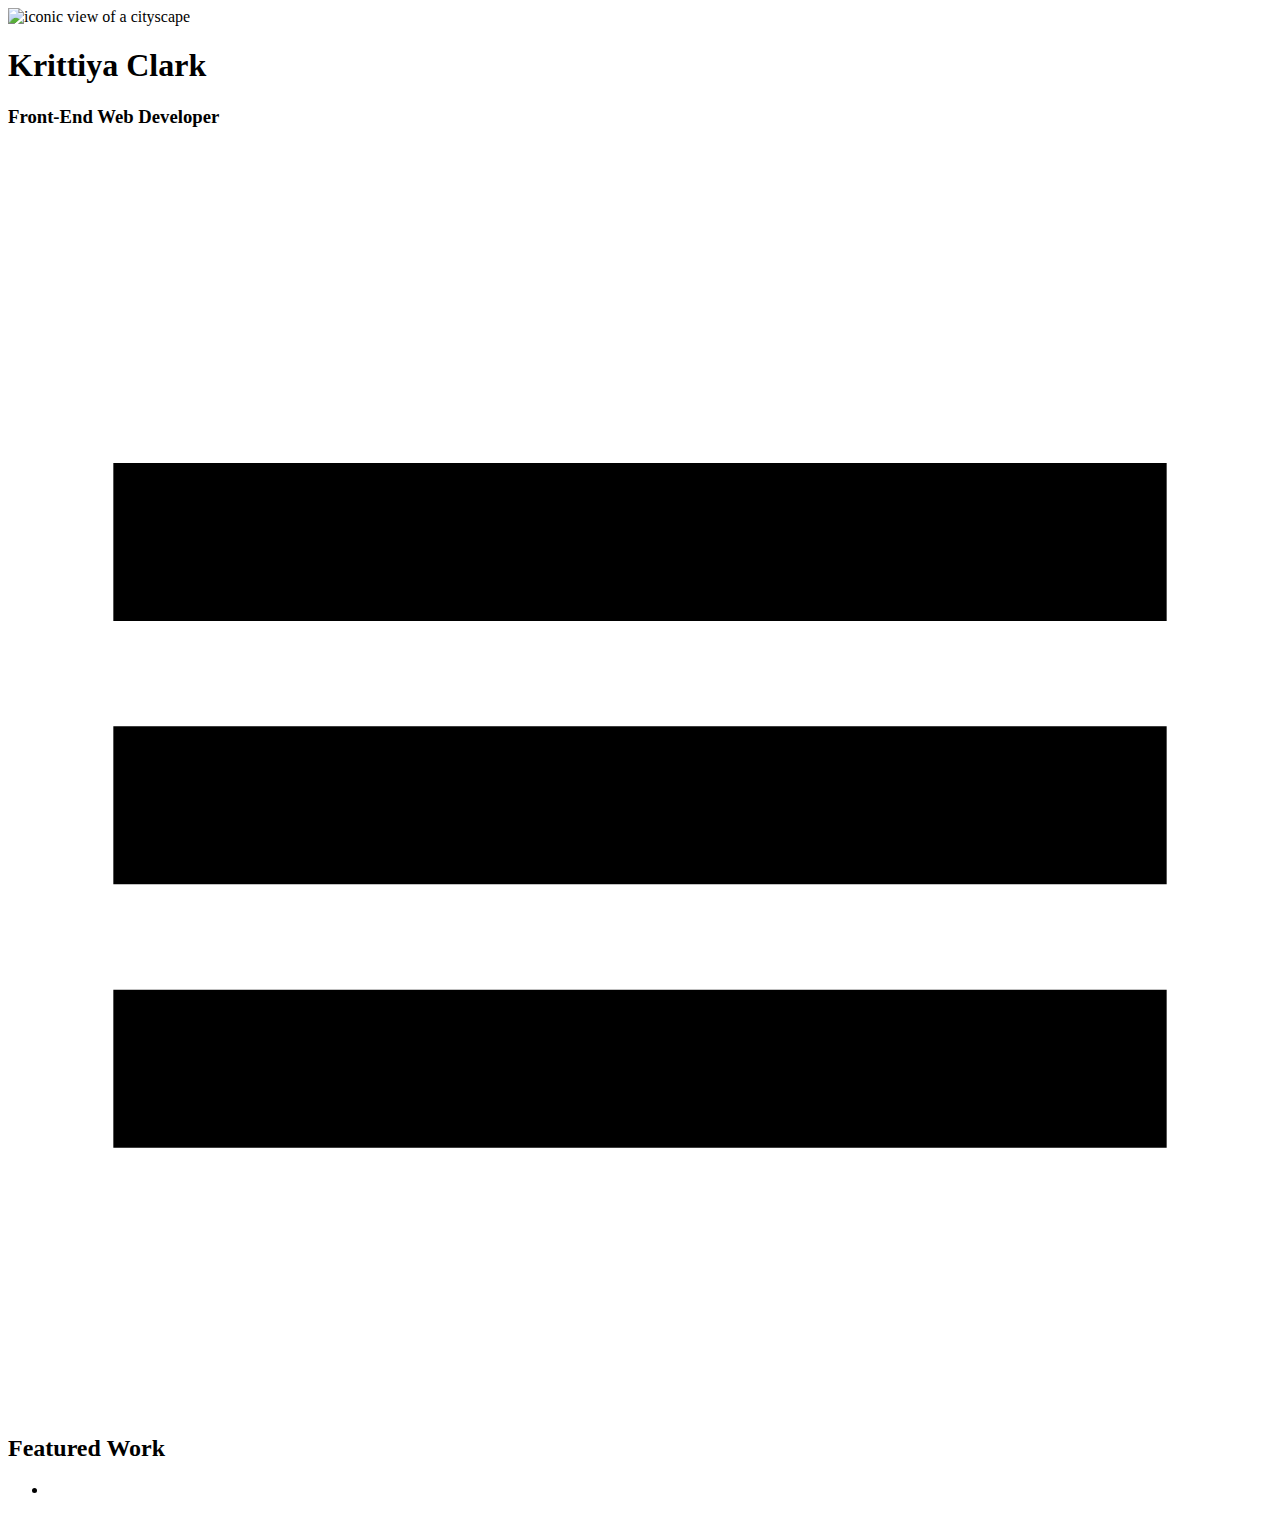
==== Build_a_Portfolio_Site/index.html @ 12472d78 "HTML Structured" ====
<!doctype html>
<html lang="en">
  <head>
    <meta charset="utf-8">
    <meta name="viewport" content="width=device-width, initial-scale=1, shrink-to-fit=no">
    <meta http-equiv="X-UA-Compatible" content="IE=edge">
    <title>Portfolio Site</title>   
    
    <!-- Styles -->
    <link rel="stylesheet" type="text/css" href="main.css">
  </head>
  <body>

  <!-- Header section -->
  <header class="header">
    <div class="header__inner">
      <img class="header__logo" src="images/city.png" alt="iconic view of a cityscape">
      <h1 class="header__title">
        Krittiya Clark
      </h1>
      <h3>Front-End Web Developer</h3>
      <a id="menu" class="header__menu">
        <svg xmlns="http://www.w3.org/2000/svg" viewBox="0 0 24 24">
          <path d="M2 6h20v3H2zm0 5h20v3H2zm0 5h20v3H2z"/>
        </svg>
      </a>
    </div><!-- header__inner -->
  </header>

  <main>
    <section id="main-container">     
      <section class="hero">
        
      </section><!-- hero -->

      <section class="featured-work">
        <h2>
          Featured Work
        </h2>
        <ul>
          <li>
            <img src="" alt="">
            <h1>
              
            </h1>
            <p></p>
          </li>
        </ul>
      </section><!-- feature-work -->
    </section><!-- main-container -->
  </main>
  </body>
</html>
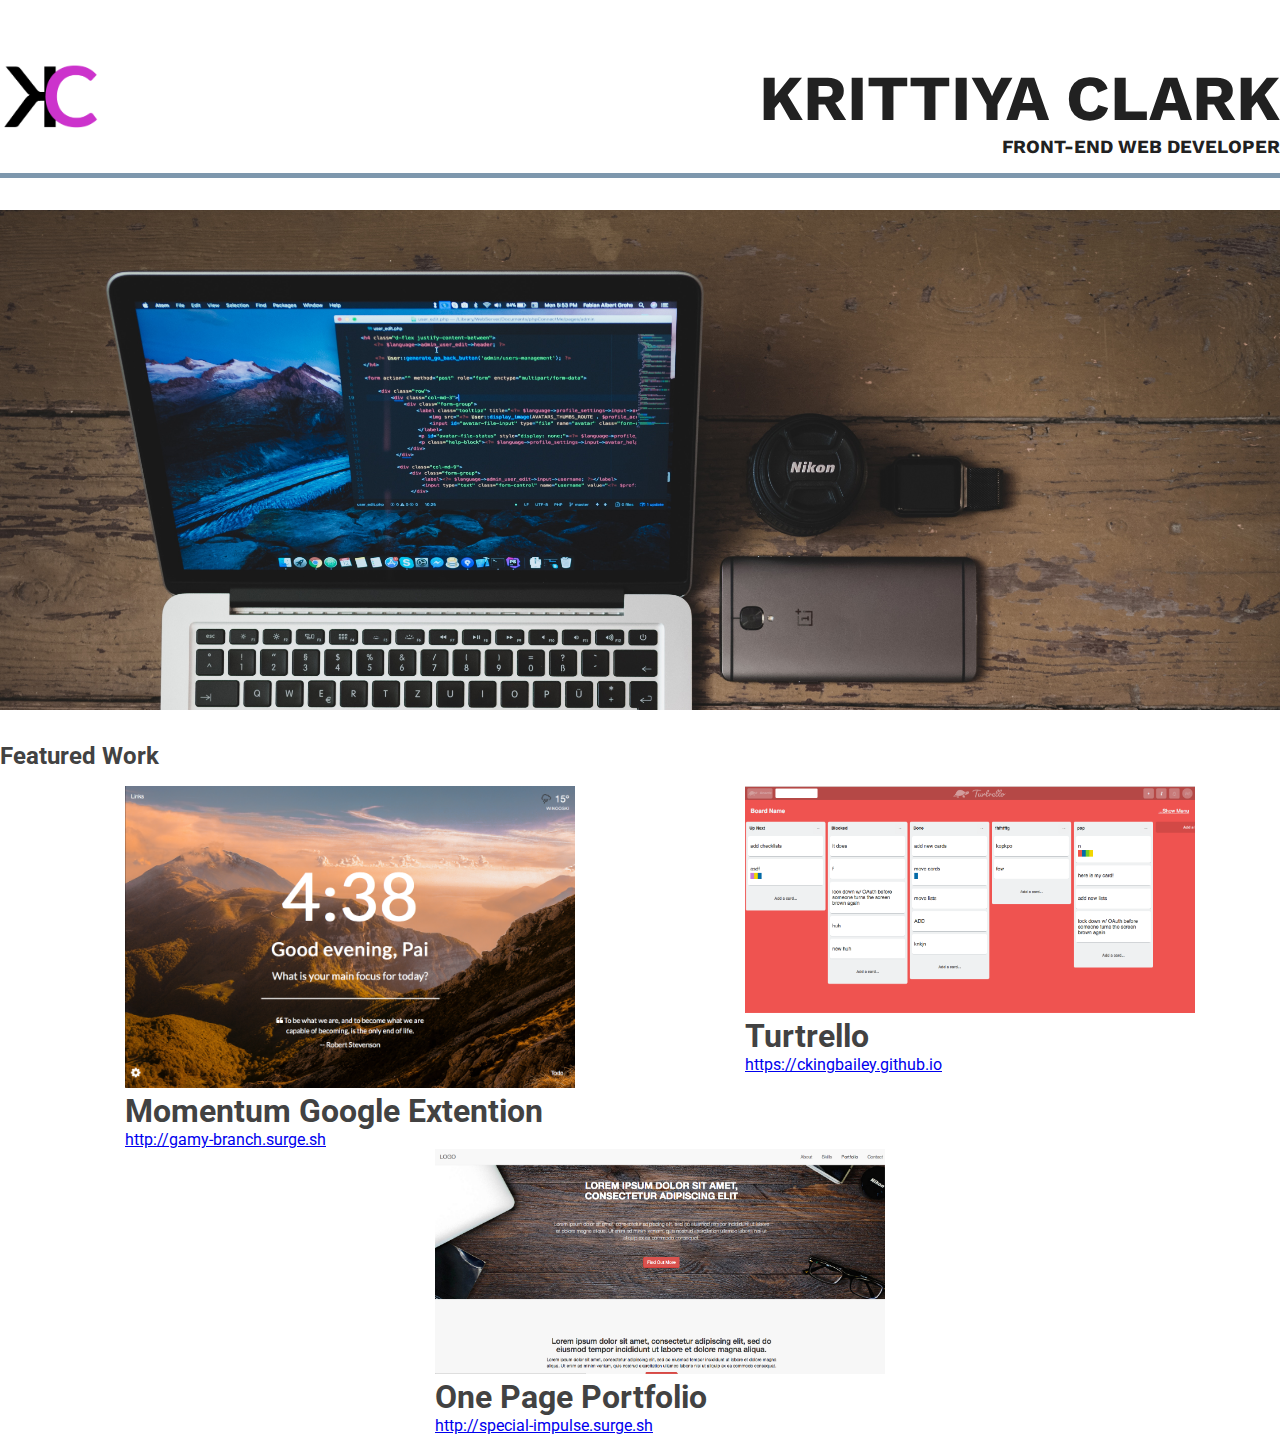
==== commit c57649f2: "Style page with Flexbox" ====
--- a/Build_a_Portfolio_Site/index.html
+++ b/Build_a_Portfolio_Site/index.html
@@ -7,24 +7,23 @@
     <title>Portfolio Site</title>   
     
     <!-- Styles -->
-    <link rel="stylesheet" type="text/css" href="main.css">
+    <link rel="stylesheet" type="text/css" href="styles.css">
   </head>
   <body>
 
   <!-- Header section -->
   <header class="header">
-    <div class="header__inner">
-      <img class="header__logo" src="images/city.png" alt="iconic view of a cityscape">
-      <h1 class="header__title">
-        Krittiya Clark
-      </h1>
-      <h3>Front-End Web Developer</h3>
-      <a id="menu" class="header__menu">
-        <svg xmlns="http://www.w3.org/2000/svg" viewBox="0 0 24 24">
-          <path d="M2 6h20v3H2zm0 5h20v3H2zm0 5h20v3H2z"/>
-        </svg>
-      </a>
-    </div><!-- header__inner -->
+    <div class="header-wrapper">
+      <img class="header-logo" src="images/krittiya-clark-front-end-web-developer.png" alt="krittiya clark's logo.png">
+        <div class="header-title-wrapper">
+        <h1 class="header-title">
+          Krittiya Clark
+        </h1>
+        <h3 class="subheader-title">
+          Front-End Web Developer
+        </h3>
+      </div><!-- header-title-wrapper -->
+    </div><!-- header-wrapper -->
   </header>
 
   <main>
@@ -39,11 +38,25 @@
         </h2>
         <ul>
           <li>
-            <img src="" alt="">
+            <img src="images/momentum-google-extention.png" alt="Momentum google extention">
             <h1>
-              
+              Momentum Google Extention
             </h1>
-            <p></p>
+            <a href="http://gamy-branch.surge.sh" class="featured-work-item" target="_blank">http://gamy-branch.surge.sh</a>
+          </li>
+          <li>
+            <img src="images/turtrello.png" alt="Turtrello">
+            <h1>
+              Turtrello
+            </h1>
+            <a href="https://ckingbailey.github.io" class="featured-work-item" target="_blank">https://ckingbailey.github.io</a>
+          </li>
+          <li>
+            <img src="images/one-page-portfolio.png" alt="One Page Portfolio">
+            <h1>
+              One Page Portfolio
+            </h1>
+            <a href="http://special-impulse.surge.sh" class="featured-work-item" target="_blank">http://special-impulse.surge.sh</a>
           </li>
         </ul>
       </section><!-- feature-work -->
--- a/Build_a_Portfolio_Site/styles.css
+++ b/Build_a_Portfolio_Site/styles.css
@@ -0,0 +1,114 @@
+@import url(https://fonts.googleapis.com/css?family=Roboto|Work+Sans:100);
+
+body, html {
+	margin: 0;
+  	padding: 0;
+  	width: 100%;
+  	height: 100%;
+}
+
+body {
+  	font-family: 'Roboto', sans-serif;
+  	color: #424242;
+}
+
+h1, h2, h3, h4, h5 {
+  	margin: 0; 
+}
+
+/*
+ *
+ * Common
+ *
+ */
+
+.main-container, .header {
+	display: flex;
+  	flex-wrap: wrap;
+}
+
+/*
+ *
+ * Header
+ *
+ */
+
+.header {
+	align-self: stretch;
+  	display: flex;
+  	justify-content: space-between;
+}
+
+.header-wrapper {
+	border-bottom: 5px solid #7d97ad;
+	padding: 60px 0 15px 0;
+	width: 100%;
+  	margin-left: auto;
+  	margin-right: auto;
+  	display: flex;
+  	justify-content: space-between;
+}
+
+.header-title-wrapper {
+	display: flex;
+	flex-direction: column;
+}
+
+.header-logo {
+	height: 72px;
+  	vertical-align: top;
+  	display: flex;
+  	justify-content: flex-start;
+}
+
+.header-title {
+	font-family: 'Work Sans', sans-serif;
+  	font-size: 4em;
+  	color: #212121;
+  	text-transform: uppercase;
+  	display: flex;
+  	justify-content: flex-end;
+}
+
+.subheader-title {
+	font-family: 'Work Sans', sans-serif;
+  	color: #212121;
+  	text-transform: uppercase;
+  	display: flex;
+  	justify-content: flex-end;
+}
+
+/*
+ *
+ * Hero
+ *
+ */
+
+.hero {
+	position: relative;
+    background-image: url(./images/work-space.png);
+    background-size: cover;
+    height: 500px;
+    margin: 32px 0 32px 0;
+}
+
+/*
+ *
+ * Content
+ *
+ */
+
+.featured-work ul {
+	display: flex;
+ 	justify-content: center;
+ 	flex-direction: row;
+ 	flex-wrap: wrap;
+ 	justify-content: space-around;
+ 	list-style-type: none;
+}
+
+.featured-work ul img {
+ 	width: 450px;
+ 	max-width: 100%; 
+ 	max-height: 450px; 
+ }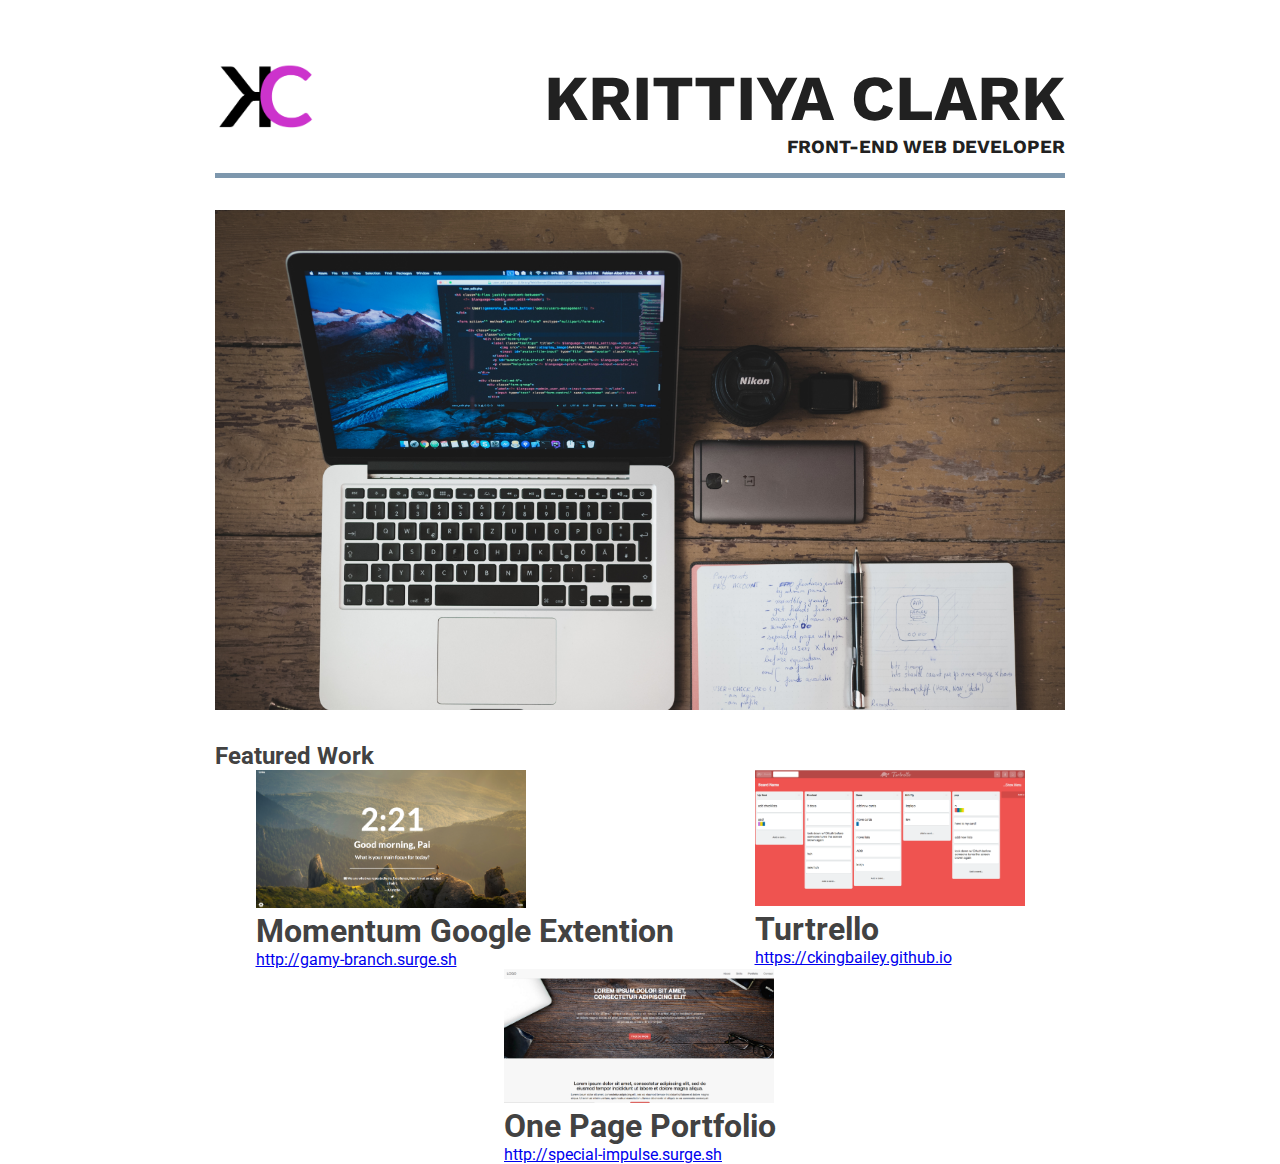
==== commit 4a323c59: "Reset CSS for ul padding" ====
--- a/Build_a_Portfolio_Site/index.html
+++ b/Build_a_Portfolio_Site/index.html
@@ -7,7 +7,10 @@
     <title>Portfolio Site</title>   
     
     <!-- Styles -->
-    <link rel="stylesheet" type="text/css" href="styles.css">
+    <link rel="stylesheet" type="text/css" href="css/styles.css">
+    <link rel="stylesheet" type="text/css" href="css/responsive.css">
+    <!-- <link rel="stylesheet" type="text/css" href="css/reset.css"> -->
+
   </head>
   <body>
 
--- a/Build_a_Portfolio_Site/css/styles.css
+++ b/Build_a_Portfolio_Site/css/styles.css
@@ -0,0 +1,126 @@
+@import url(https://fonts.googleapis.com/css?family=Roboto|Work+Sans:100);
+
+* {
+margin: 0;
+padding: 0;
+}
+
+body, html {
+	margin: 0;
+  	padding: 0;
+  	width: 100%;
+  	height: 100%;
+}
+
+body {
+  	font-family: 'Roboto', sans-serif;
+  	color: #424242;
+}
+
+h1, h2, h3, h4, h5 {
+  	margin: 0; 
+}
+
+/*
+ *
+ * Common
+ *
+ */
+
+.main-container, .header {
+	display: flex;
+  	flex-wrap: wrap;
+}
+
+/*
+ *
+ * Header
+ *
+ */
+
+.header {
+	align-self: stretch;
+  	display: flex;
+  	justify-content: space-between;
+}
+
+.header-wrapper {
+	border-bottom: 5px solid #7d97ad;
+	padding: 60px 0 15px 0;
+	width: 100%;
+  	margin-left: auto;
+  	margin-right: auto;
+  	display: flex;
+  	justify-content: space-between;
+}
+
+.header-title-wrapper {
+	display: flex;
+	flex-direction: column;
+}
+
+.header-logo {
+	height: 72px;
+  	vertical-align: top;
+  	display: flex;
+  	justify-content: flex-start;
+}
+
+.header-title {
+	font-family: 'Work Sans', sans-serif;
+  	font-size: 4em;
+  	color: #212121;
+  	text-transform: uppercase;
+  	display: flex;
+  	justify-content: flex-end;
+}
+
+.subheader-title {
+	font-family: 'Work Sans', sans-serif;
+  	color: #212121;
+  	text-transform: uppercase;
+  	display: flex;
+  	justify-content: flex-end;
+}
+
+/*
+ *
+ * Hero
+ *
+ */
+
+.hero {
+	position: relative;
+    background-image: url(../images/work-space.png);
+    background-size: cover;
+    height: 500px;
+    margin: 32px 0 32px 0;
+}
+
+/*
+ *
+ * Content
+ *
+ */
+
+/*
+ *
+ * Featured Work
+ *
+ */
+
+.featured-work ul {
+	display: flex;
+ 	justify-content: center;
+ 	flex-direction: row;
+ 	flex-wrap: wrap;
+ 	justify-content: space-around;
+ 	list-style-type: none;
+ 	padding-left: 0;
+}
+
+.featured-work ul img {
+ 	width: 270px;
+ 	max-width: 100%; 
+ 	max-height: 450px; 
+ }--- a/Build_a_Portfolio_Site/css/responsive.css
+++ b/Build_a_Portfolio_Site/css/responsive.css
@@ -0,0 +1,6 @@
+@media screen and (min-width: 850px) {
+	main, header, .main-container{
+    	width: 850px;
+    	margin-left: auto;
+    	margin-right: auto;
+}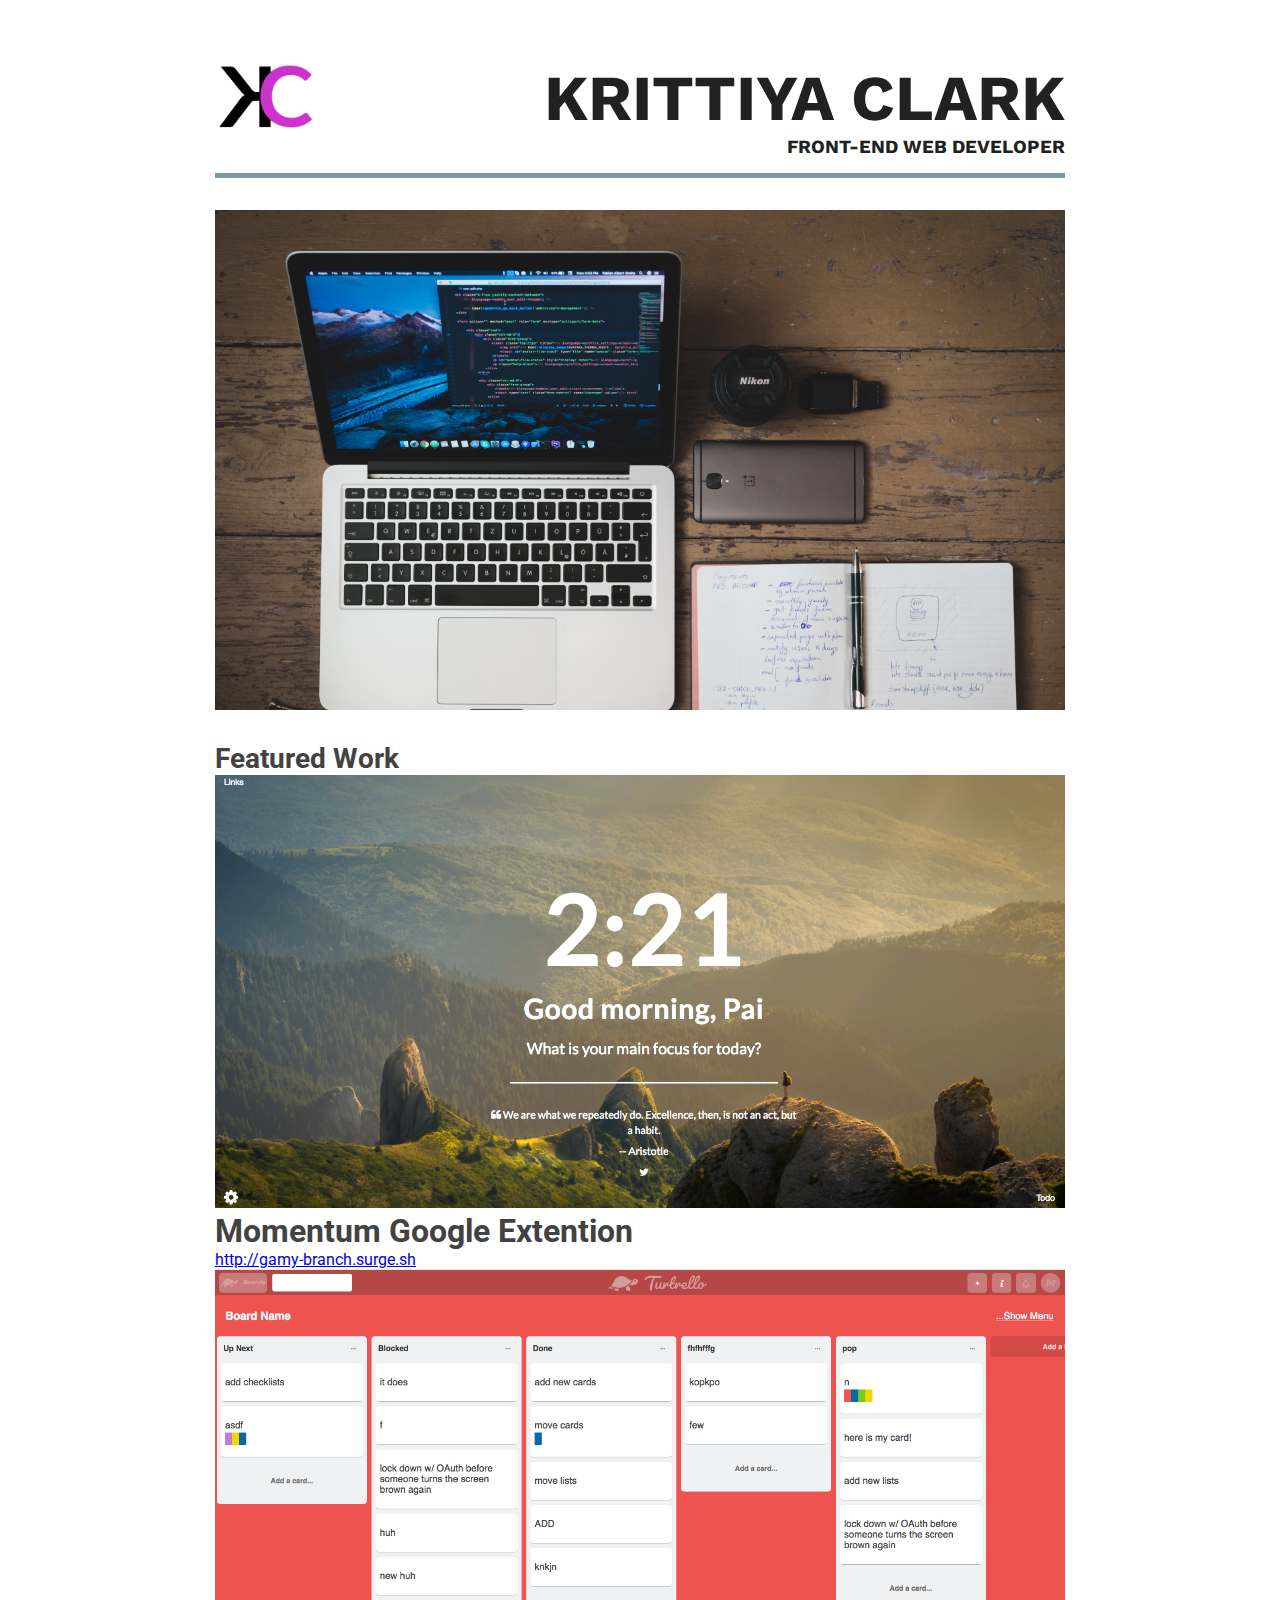
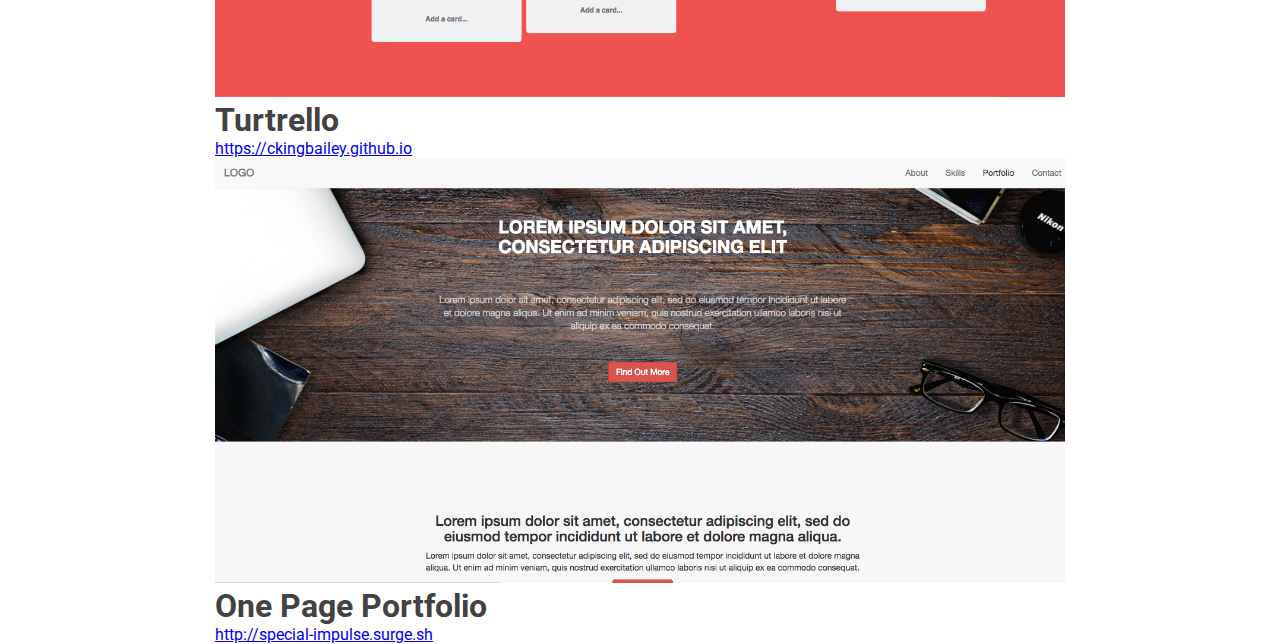
==== commit 5d90b757: "Organize files" ====
--- a/Build_a_Portfolio_Site/index.html
+++ b/Build_a_Portfolio_Site/index.html
@@ -9,8 +9,6 @@
     <!-- Styles -->
     <link rel="stylesheet" type="text/css" href="css/styles.css">
     <link rel="stylesheet" type="text/css" href="css/responsive.css">
-    <!-- <link rel="stylesheet" type="text/css" href="css/reset.css"> -->
-
   </head>
   <body>
 
@@ -39,27 +37,27 @@
         <h2>
           Featured Work
         </h2>
-        <ul>
+        <ul class="featured-work-item">
           <li>
             <img src="images/momentum-google-extention.png" alt="Momentum google extention">
             <h1>
               Momentum Google Extention
             </h1>
-            <a href="http://gamy-branch.surge.sh" class="featured-work-item" target="_blank">http://gamy-branch.surge.sh</a>
+            <a href="http://gamy-branch.surge.sh" class="featured-work-link" target="_blank">http://gamy-branch.surge.sh</a>
           </li>
           <li>
             <img src="images/turtrello.png" alt="Turtrello">
             <h1>
               Turtrello
             </h1>
-            <a href="https://ckingbailey.github.io" class="featured-work-item" target="_blank">https://ckingbailey.github.io</a>
+            <a href="https://ckingbailey.github.io" class="featured-work-link" target="_blank">https://ckingbailey.github.io</a>
           </li>
           <li>
             <img src="images/one-page-portfolio.png" alt="One Page Portfolio">
             <h1>
               One Page Portfolio
             </h1>
-            <a href="http://special-impulse.surge.sh" class="featured-work-item" target="_blank">http://special-impulse.surge.sh</a>
+            <a href="http://special-impulse.surge.sh" class="featured-work-link" target="_blank">http://special-impulse.surge.sh</a>
           </li>
         </ul>
       </section><!-- feature-work -->
--- a/Build_a_Portfolio_Site/css/styles.css
+++ b/Build_a_Portfolio_Site/css/styles.css
@@ -109,7 +109,7 @@
  *
  */
 
-.featured-work ul {
+.featured-work .featured-work-item {
 	display: flex;
  	justify-content: center;
  	flex-direction: row;
@@ -119,7 +119,7 @@
  	padding-left: 0;
 }
 
-.featured-work ul img {
+.featured-work .featured-work-item img {
  	width: 270px;
  	max-width: 100%; 
  	max-height: 450px; 
--- a/Build_a_Portfolio_Site/css/responsive.css
+++ b/Build_a_Portfolio_Site/css/responsive.css
@@ -1,6 +1,48 @@
 @media screen and (min-width: 850px) {
-	main, header, .main-container{
+	main, header, .main-container {
     	width: 850px;
     	margin-left: auto;
     	margin-right: auto;
+    }
+}
+
+
+/*@media screen and (min-width: 700px) {
+	.featured-work .featured-work-item {
+		display: flex;
+		flex-wrap: wrap;
+	}
+}
+*/
+@media screen and (min-width: 550px) {
+	.featured-work h2 {
+		font-size: 28px;
+	}
+
+	.featured-work .featured-work-item {
+		display: flex;
+		flex-wrap: wrap;
+	}
+
+	.featured-work .featured-work-item li img {
+    	width: 100%;
+    	height: auto; 
+    }
+}
+
+
+@media screen and (min-width: 400px) {
+	.featured-work h2 {
+		font-size: 28px;
+	}
+
+	.featured-work .featured-work-item {
+		display: flex;
+		flex-wrap: wrap;
+	}
+
+	.featured-work .featured-work-item li img {
+    	width: 100%;
+    	height: auto; 
+    }
 }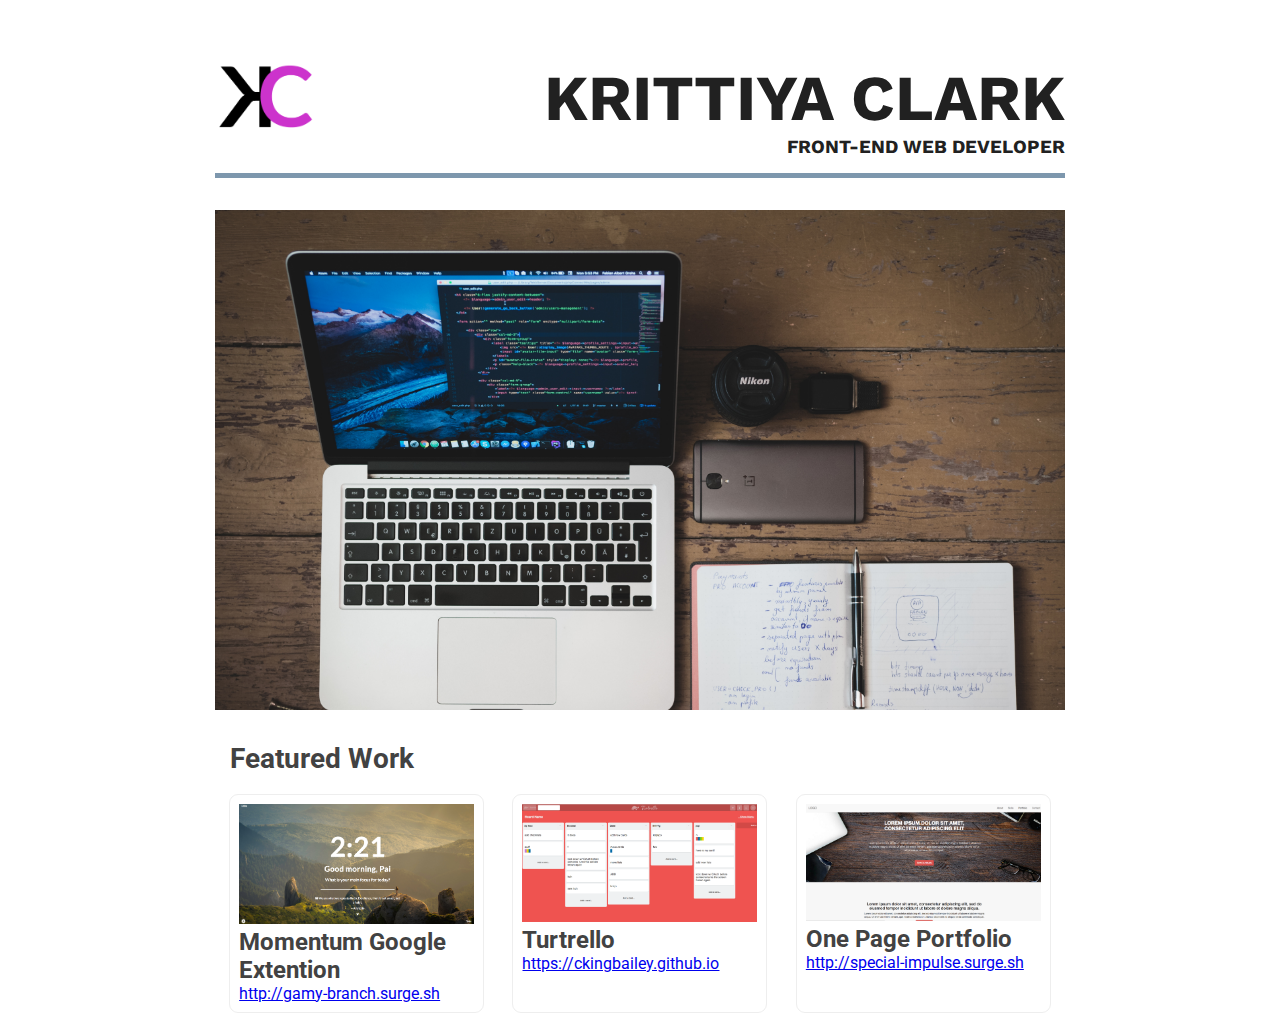
==== commit 354da5a0: "Work on Flexbox layout and media query" ====
--- a/Build_a_Portfolio_Site/index.html
+++ b/Build_a_Portfolio_Site/index.html
@@ -34,29 +34,29 @@
       </section><!-- hero -->
 
       <section class="featured-work">
-        <h2>
+        <h1>
           Featured Work
-        </h2>
+        </h1>
         <ul class="featured-work-item">
-          <li>
+          <li class="featured-item item">
             <img src="images/momentum-google-extention.png" alt="Momentum google extention">
-            <h1>
+            <h2>
               Momentum Google Extention
-            </h1>
+            </h2>
             <a href="http://gamy-branch.surge.sh" class="featured-work-link" target="_blank">http://gamy-branch.surge.sh</a>
           </li>
-          <li>
+          <li class="featured-item item">
             <img src="images/turtrello.png" alt="Turtrello">
-            <h1>
+            <h2>
               Turtrello
-            </h1>
+            </h2>
             <a href="https://ckingbailey.github.io" class="featured-work-link" target="_blank">https://ckingbailey.github.io</a>
           </li>
-          <li>
+          <li class="featured-item item">
             <img src="images/one-page-portfolio.png" alt="One Page Portfolio">
-            <h1>
+            <h2>
               One Page Portfolio
-            </h1>
+            </h2>
             <a href="http://special-impulse.surge.sh" class="featured-work-link" target="_blank">http://special-impulse.surge.sh</a>
           </li>
         </ul>
--- a/Build_a_Portfolio_Site/css/styles.css
+++ b/Build_a_Portfolio_Site/css/styles.css
@@ -1,24 +1,28 @@
 @import url(https://fonts.googleapis.com/css?family=Roboto|Work+Sans:100);
 
 * {
-margin: 0;
-padding: 0;
+  margin: 0;
+  padding: 0;
 }
 
 body, html {
-	margin: 0;
-  	padding: 0;
-  	width: 100%;
-  	height: 100%;
+  margin: 0;
+  padding: 0;
+  width: 100%;
+  height: 100%;
 }
 
 body {
-  	font-family: 'Roboto', sans-serif;
-  	color: #424242;
+  font-family: 'Roboto', sans-serif;
+  color: #424242;
 }
 
 h1, h2, h3, h4, h5 {
-  	margin: 0; 
+  margin: 0; 
+}
+
+h1 {
+  font-size: 28px;
 }
 
 /*
@@ -29,7 +33,7 @@
 
 .main-container, .header {
 	display: flex;
-  	flex-wrap: wrap;
+  flex-wrap: wrap;
 }
 
 /*
@@ -40,18 +44,18 @@
 
 .header {
 	align-self: stretch;
-  	display: flex;
-  	justify-content: space-between;
+  display: flex;
+  justify-content: space-between;
 }
 
 .header-wrapper {
 	border-bottom: 5px solid #7d97ad;
 	padding: 60px 0 15px 0;
 	width: 100%;
-  	margin-left: auto;
-  	margin-right: auto;
-  	display: flex;
-  	justify-content: space-between;
+  margin-left: auto;
+  margin-right: auto;
+  display: flex;
+  justify-content: space-between;
 }
 
 .header-title-wrapper {
@@ -61,26 +65,26 @@
 
 .header-logo {
 	height: 72px;
-  	vertical-align: top;
-  	display: flex;
-  	justify-content: flex-start;
+  vertical-align: top;
+  display: flex;
+  justify-content: flex-start;
 }
 
 .header-title {
 	font-family: 'Work Sans', sans-serif;
-  	font-size: 4em;
-  	color: #212121;
-  	text-transform: uppercase;
-  	display: flex;
-  	justify-content: flex-end;
+  font-size: 4em;
+  color: #212121;
+  text-transform: uppercase;
+  display: flex;
+  justify-content: flex-end;
 }
 
 .subheader-title {
 	font-family: 'Work Sans', sans-serif;
-  	color: #212121;
-  	text-transform: uppercase;
-  	display: flex;
-  	justify-content: flex-end;
+  color: #212121;
+  text-transform: uppercase;
+  display: flex;
+  justify-content: flex-end;
 }
 
 /*
@@ -91,10 +95,10 @@
 
 .hero {
 	position: relative;
-    background-image: url(../images/work-space.png);
-    background-size: cover;
-    height: 500px;
-    margin: 32px 0 32px 0;
+  background-image: url(../images/work-space.png);
+  background-size: cover;
+  height: 500px;
+  margin: 32px 0 32px 0;
 }
 
 /*
@@ -109,18 +113,36 @@
  *
  */
 
+.featured-work {
+  margin-bottom: 50px;
+}
+
+.featured-work h1 {
+  padding: 0 0 19px 15px;
+}
+
 .featured-work .featured-work-item {
 	display: flex;
  	justify-content: center;
- 	flex-direction: row;
+ 	flex-direction: row wrap;
  	flex-wrap: wrap;
  	justify-content: space-around;
  	list-style-type: none;
  	padding-left: 0;
+  box-sizing: border-box;
+  width: 100%;
 }
 
-.featured-work .featured-work-item img {
- 	width: 270px;
+.featured-work .featured-work-item .item {
+  width: 30%;
+  box-sizing: border-box;
+  padding: 9px;
+  border: 1px solid #eee;
+  border-radius: 9px;
+}
+
+.featured-work .featured-work-item .item img {
+ 	width: 100%;
  	max-width: 100%; 
  	max-height: 450px; 
  }--- a/Build_a_Portfolio_Site/css/responsive.css
+++ b/Build_a_Portfolio_Site/css/responsive.css
@@ -6,43 +6,104 @@
     }
 }
 
-
-/*@media screen and (min-width: 700px) {
-	.featured-work .featured-work-item {
-		display: flex;
-		flex-wrap: wrap;
-	}
-}
-*/
-@media screen and (min-width: 550px) {
-	.featured-work h2 {
+@media screen and (max-width: 700px) {
+	.featured-work h1 {
 		font-size: 28px;
 	}
 
 	.featured-work .featured-work-item {
-		display: flex;
-		flex-wrap: wrap;
+		flex-flow: wrap;
+		width: 100%;
 	}
 
-	.featured-work .featured-work-item li img {
-    	width: 100%;
-    	height: auto; 
-    }
+	.featured-work .featured-work-item .item {
+		box-sizing: border-box;
+		width: 50%;
+	}
+
+    .featured-work .item img {
+		width: 48%;
+	}
+
+	.featured-work .featured-work-item .item:nth-of-type(3) {
+		width: 100%;
+	}
 }
 
+@media screen and (max-width: 550px) {
+	.hero {
+		background-image: none;
+		height: 0;
+	}
 
-@media screen and (min-width: 400px) {
-	.featured-work h2 {
+	.featured-work h1 {
 		font-size: 28px;
 	}
 
 	.featured-work .featured-work-item {
-		display: flex;
-		flex-wrap: wrap;
+		flex-flow: wrap;
+		width: 100%;
 	}
 
-	.featured-work .featured-work-item li img {
-    	width: 100%;
-    	height: auto; 
-    }
+	.featured-work .featured-work-item .item {
+		box-sizing: border-box;
+		width: 50%;
+	}
+
+    .featured-work .item img {
+		width: 48%;
+	}
+
+	.featured-work .featured-work-item .item:nth-of-type(3) {
+		width: 100%;
+	}
+}
+
+
+@media screen and (max-width: 420px) {
+	.header-title {
+		font-size: 35px;
+	}
+	
+	.featured-work h1 {
+		font-size: 28px;
+	}
+
+	.hero {
+		background-image: none;
+		height: 0;
+	}
+
+	.featured-work .featured-work-item {
+		flex-flow: wrap;
+		width: 100%;
+	}
+
+	.featured-work .featured-work-item .item {
+		box-sizing: border-box;
+		width: 100%;
+	}
+
+    .featured-work .item img {
+		width: 100%;
+	}
+
+}
+
+@media screen and (max-width: 320px) {
+	.header-title {
+		font-size: 24px;
+	}
+
+	.subheader-title {
+	    font-size: 15px;
+	}
+	
+	.header-logo {
+	    height: 50px;
+	}
+
+	.featured-work h1 {
+		font-size: 28px;
+	}
 }